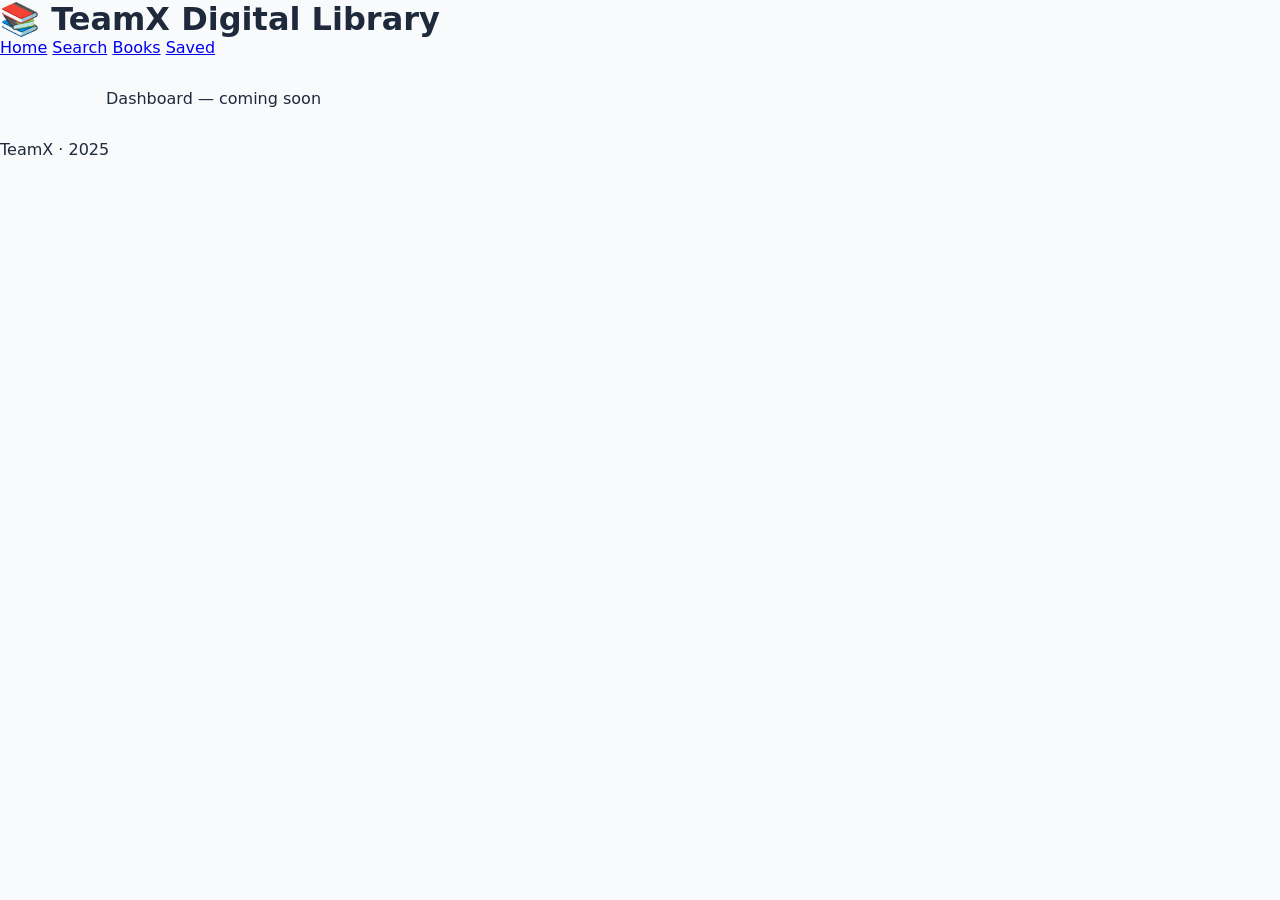
==== frontend/index.html @ 4828c740 "Frontend added - index - forms - static" ====
<!DOCTYPE html>
<html lang="es">
<head>
  <meta charset="UTF-8" />
  <meta name="viewport" content="width=device-width, initial-scale=1.0" />
  <title>TeamX Digital Library</title>
  <link rel="stylesheet" href="static/style.css" />
</head>
<body>

  <header>
    <div class="header-inner">
      <h1>📚 TeamX Digital Library</h1>
      <nav>
        <a href="index.html">Home</a>
        <a href="forms/search_form.html">Search</a>
        <a href="forms/book_form.html">Books</a>
        <a href="forms/saved_form.html">Saved</a>
      </nav>
    </div>
  </header>

  <main class="container">
    <!-- TODO (Arturo): Build dashboard with book catalog, subject filters, and search bar -->
    <p>Dashboard — coming soon</p>
  </main>

  <footer>
    <p>TeamX · 2025</p>
  </footer>

</body>
</html>
---- frontend/static/style.css ----
/* ============================================================
   TeamX Digital Library — Stylesheet
   Author: Cesar Arturo Balam Euan (2309017)
   Role:   Frontend & Form Design
   ============================================================ */

/* TODO (Arturo): Define styles for:
   - Header & navigation
   - Book cards grid
   - Search bar with filter toggle
   - Subject tag badges
   - Save button
   - Responsive layout
*/

:root {
    --primary: #2563eb;
    --bg: #f8fafc;
    --surface: #ffffff;
    --text: #1e293b;
    --muted: #64748b;
    --border: #e2e8f0;
}

* { box-sizing: border-box; margin: 0; padding: 0; }
body { font-family: system-ui, sans-serif; background: var(--bg); color: var(--text); }
.container { max-width: 1100px; margin: 2rem auto; padding: 0 1rem; }
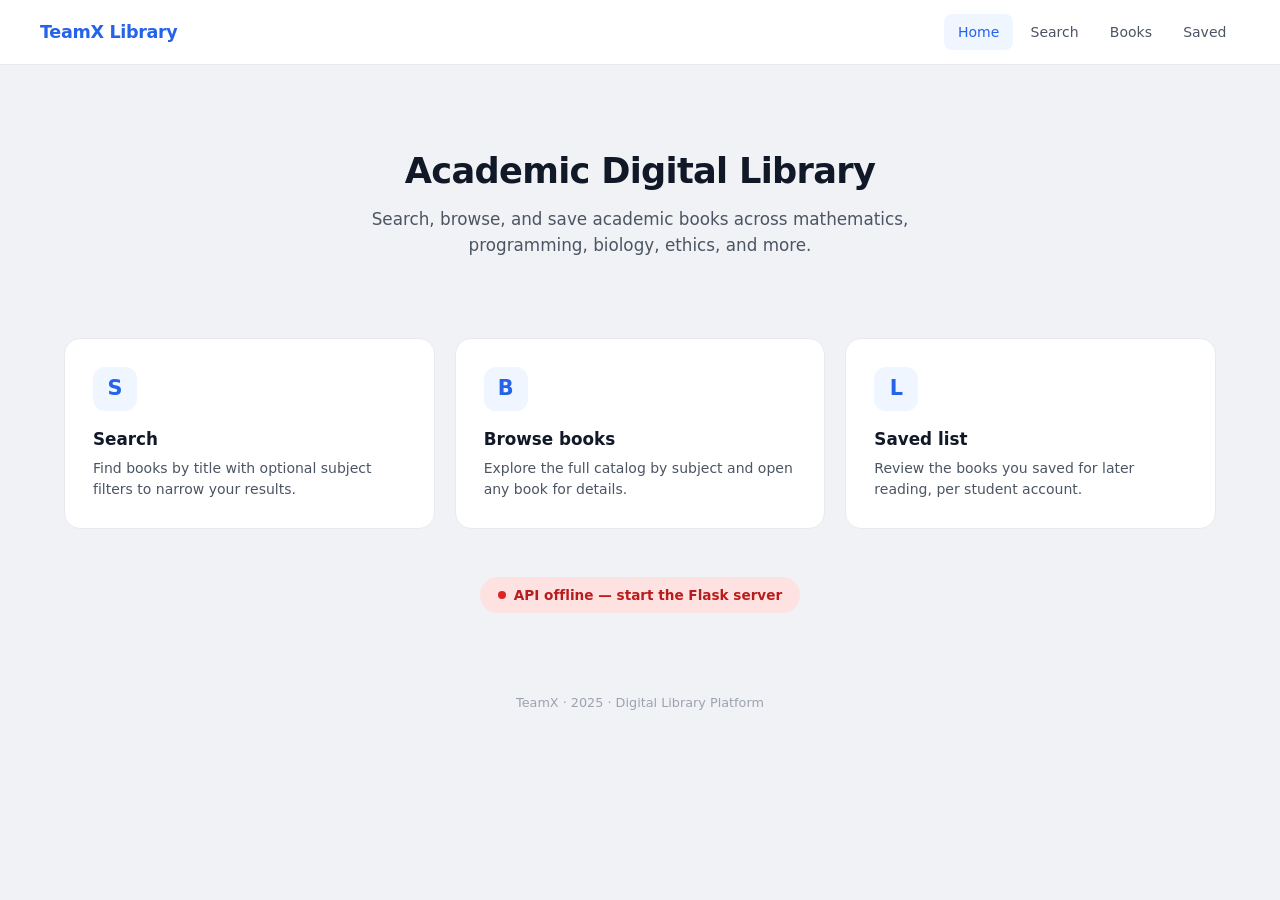
==== commit 94333a57: "feat: modern frontend with search, browse and save" ====
--- a/frontend/index.html
+++ b/frontend/index.html
@@ -8,26 +8,62 @@
 </head>
 <body>
 
-  <header>
-    <div class="header-inner">
-      <h1>📚 TeamX Digital Library</h1>
-      <nav>
-        <a href="index.html">Home</a>
-        <a href="forms/search_form.html">Search</a>
-        <a href="forms/book_form.html">Books</a>
-        <a href="forms/saved_form.html">Saved</a>
-      </nav>
-    </div>
-  </header>
+<header>
+  <div class="header-inner">
+    <span class="logo">TeamX Library</span>
+    <nav>
+      <a href="index.html" class="active">Home</a>
+      <a href="forms/search_form.html">Search</a>
+      <a href="forms/book_form.html">Books</a>
+      <a href="forms/saved_form.html">Saved</a>
+    </nav>
+  </div>
+</header>
 
-  <main class="container">
-    <!-- TODO (Arturo): Build dashboard with book catalog, subject filters, and search bar -->
-    <p>Dashboard — coming soon</p>
-  </main>
+<div class="page">
+  <section class="hero">
+    <h1>Academic Digital Library</h1>
+    <p>Search, browse, and save academic books across mathematics, programming, biology, ethics, and more.</p>
+  </section>
 
-  <footer>
-    <p>TeamX · 2025</p>
-  </footer>
+  <div class="cards">
+    <a class="feature-card" href="forms/search_form.html">
+      <div class="feature-icon">S</div>
+      <h3>Search</h3>
+      <p>Find books by title with optional subject filters to narrow your results.</p>
+    </a>
+    <a class="feature-card" href="forms/book_form.html">
+      <div class="feature-icon">B</div>
+      <h3>Browse books</h3>
+      <p>Explore the full catalog by subject and open any book for details.</p>
+    </a>
+    <a class="feature-card" href="forms/saved_form.html">
+      <div class="feature-icon">L</div>
+      <h3>Saved list</h3>
+      <p>Review the books you saved for later reading, per student account.</p>
+    </a>
+  </div>
 
+  <div style="text-align:center; margin-top:3rem;">
+    <div id="api-status" class="status-badge loading">Checking API status...</div>
+  </div>
+</div>
+
+<footer>TeamX &middot; 2025 &middot; Digital Library Platform</footer>
+
+<script>
+  fetch("http://localhost:5000/api/health")
+    .then(r => r.json())
+    .then(d => {
+      const el = document.getElementById("api-status");
+      el.textContent = "API online — " + d.platform;
+      el.className = "status-badge online";
+    })
+    .catch(() => {
+      const el = document.getElementById("api-status");
+      el.textContent = "API offline — start the Flask server";
+      el.className = "status-badge offline";
+    });
+</script>
 </body>
 </html>
--- a/frontend/static/style.css
+++ b/frontend/static/style.css
@@ -1,27 +1,260 @@
 /* ============================================================
-   TeamX Digital Library — Stylesheet
+   TeamX Digital Library — Shared Stylesheet
    Author: Cesar Arturo Balam Euan (2309017)
    Role:   Frontend & Form Design
    ============================================================ */
 
-/* TODO (Arturo): Define styles for:
-   - Header & navigation
-   - Book cards grid
-   - Search bar with filter toggle
-   - Subject tag badges
-   - Save button
-   - Responsive layout
-*/
+* { box-sizing: border-box; margin: 0; padding: 0; }
 
 :root {
-    --primary: #2563eb;
-    --bg: #f8fafc;
-    --surface: #ffffff;
-    --text: #1e293b;
-    --muted: #64748b;
-    --border: #e2e8f0;
-}
-
-* { box-sizing: border-box; margin: 0; padding: 0; }
-body { font-family: system-ui, sans-serif; background: var(--bg); color: var(--text); }
-.container { max-width: 1100px; margin: 2rem auto; padding: 0 1rem; }
+  --primary:    #2563eb;
+  --primary-d:  #1d4ed8;
+  --bg:         #f0f2f5;
+  --surface:    #ffffff;
+  --text:       #111827;
+  --text-soft:  #4b5563;
+  --muted:      #9ca3af;
+  --border:     #e8eaed;
+  --border-in:  #e5e7eb;
+}
+
+body {
+  font-family: 'Inter', 'Segoe UI', system-ui, sans-serif;
+  background: var(--bg);
+  color: var(--text);
+  min-height: 100vh;
+  line-height: 1.5;
+}
+
+/* ── Header ─────────────────────────────────────────────── */
+header {
+  background: var(--surface);
+  border-bottom: 1px solid var(--border);
+  padding: 0 2rem;
+  position: sticky;
+  top: 0;
+  z-index: 100;
+}
+.header-inner {
+  max-width: 1200px;
+  margin: 0 auto;
+  display: flex;
+  align-items: center;
+  justify-content: space-between;
+  height: 64px;
+}
+.logo { font-size: 1.1rem; font-weight: 700; color: var(--primary); letter-spacing: -.02em; }
+nav { display: flex; gap: .25rem; }
+nav a {
+  color: var(--text-soft);
+  text-decoration: none;
+  font-size: .875rem;
+  font-weight: 500;
+  padding: .45rem .85rem;
+  border-radius: 8px;
+  transition: all .15s;
+}
+nav a:hover { background: #f3f4f6; color: var(--text); }
+nav a.active { background: #eff6ff; color: var(--primary); }
+
+/* ── Page container ─────────────────────────────────────── */
+.page { max-width: 1200px; margin: 2rem auto; padding: 0 1.5rem; }
+
+.toolbar { display: flex; align-items: center; gap: 1rem; margin-bottom: 1.5rem; flex-wrap: wrap; }
+.toolbar h1 { font-size: 1.4rem; font-weight: 700; flex: 1; }
+
+/* ── Hero (home) ────────────────────────────────────────── */
+.hero { text-align: center; padding: 3rem 0 2.5rem; }
+.hero h1 { font-size: 2.2rem; font-weight: 700; letter-spacing: -.02em; margin-bottom: .6rem; }
+.hero p { color: var(--text-soft); font-size: 1.05rem; max-width: 540px; margin: 0 auto; }
+
+/* ── Cards (home) ───────────────────────────────────────── */
+.cards { display: grid; grid-template-columns: repeat(auto-fit, minmax(240px, 1fr)); gap: 1.25rem; margin-top: 2.5rem; }
+.feature-card {
+  background: var(--surface);
+  border: 1px solid var(--border);
+  border-radius: 16px;
+  padding: 1.75rem;
+  text-decoration: none;
+  color: inherit;
+  transition: transform .15s, box-shadow .15s, border-color .15s;
+  display: block;
+}
+.feature-card:hover { transform: translateY(-3px); box-shadow: 0 8px 24px rgba(0,0,0,.08); border-color: #c7d2fe; }
+.feature-icon {
+  width: 44px; height: 44px;
+  border-radius: 12px;
+  background: #eff6ff;
+  color: var(--primary);
+  display: flex; align-items: center; justify-content: center;
+  font-size: 1.3rem; font-weight: 700;
+  margin-bottom: 1rem;
+}
+.feature-card h3 { font-size: 1.05rem; font-weight: 600; margin-bottom: .35rem; }
+.feature-card p { font-size: .875rem; color: var(--text-soft); }
+
+/* ── Select dropdown ────────────────────────────────────── */
+.select-wrap { position: relative; }
+.select-wrap select {
+  appearance: none;
+  background: var(--surface);
+  border: 1px solid var(--border-in);
+  border-radius: 10px;
+  padding: .55rem 2.2rem .55rem 1rem;
+  font-size: .875rem; font-weight: 500; color: #374151;
+  cursor: pointer; transition: border-color .15s;
+}
+.select-wrap select:focus { outline: none; border-color: var(--primary); }
+.select-wrap::after {
+  content: ''; position: absolute; right: .8rem; top: 50%;
+  transform: translateY(-50%); width: 0; height: 0;
+  border-left: 4px solid transparent; border-right: 4px solid transparent;
+  border-top: 5px solid var(--muted); pointer-events: none;
+}
+
+/* ── Search bar ─────────────────────────────────────────── */
+.searchbar {
+  display: flex; gap: .75rem; align-items: center;
+  background: var(--surface);
+  border: 1px solid var(--border-in);
+  border-radius: 14px;
+  padding: .5rem .5rem .5rem 1.25rem;
+  margin-bottom: 1.5rem;
+}
+.searchbar input {
+  flex: 1; border: none; outline: none;
+  font-size: .95rem; background: transparent; color: var(--text);
+}
+.searchbar input::placeholder { color: var(--muted); }
+.btn {
+  background: var(--primary); color: #fff; border: none;
+  border-radius: 10px; padding: .6rem 1.4rem;
+  font-size: .9rem; font-weight: 600; cursor: pointer;
+  transition: background .15s;
+}
+.btn:hover { background: var(--primary-d); }
+.btn:disabled { background: #93c5fd; cursor: not-allowed; }
+
+/* ── Toggle chip ────────────────────────────────────────── */
+.chip {
+  display: inline-flex; align-items: center; gap: .4rem;
+  background: var(--surface); border: 1px solid var(--border-in);
+  border-radius: 20px; padding: .4rem .9rem;
+  font-size: .82rem; font-weight: 500; color: #374151;
+  cursor: pointer; user-select: none; transition: all .15s;
+}
+.chip.active { background: #eff6ff; border-color: #93c5fd; color: var(--primary); }
+
+/* ── Book grid ──────────────────────────────────────────── */
+.grid { display: grid; grid-template-columns: repeat(auto-fill, minmax(200px, 1fr)); gap: 1rem; }
+.book-card {
+  background: var(--surface); border: 1px solid var(--border);
+  border-radius: 14px; padding: 1.1rem; cursor: pointer;
+  transition: transform .15s, box-shadow .15s, border-color .15s;
+  display: flex; flex-direction: column; gap: .4rem;
+}
+.book-card:hover { transform: translateY(-3px); box-shadow: 0 8px 24px rgba(0,0,0,.08); border-color: #c7d2fe; }
+.book-cover {
+  width: 100%; aspect-ratio: 3/4; border-radius: 8px;
+  display: flex; align-items: center; justify-content: center;
+  font-size: .7rem; font-weight: 700; letter-spacing: .05em;
+  text-transform: uppercase; margin-bottom: .25rem;
+}
+.book-title { font-size: .88rem; font-weight: 600; color: var(--text); line-height: 1.3; }
+.book-author { font-size: .78rem; color: var(--text-soft); }
+.book-year { font-size: .73rem; color: var(--muted); margin-top: auto; }
+
+/* ── Subject cover colors ───────────────────────────────── */
+.cover-math   { background: #eff6ff; color: #1d4ed8; }
+.cover-prog   { background: #f0fdf4; color: #166534; }
+.cover-db     { background: #fdf4ff; color: #7e22ce; }
+.cover-stats  { background: #fff7ed; color: #c2410c; }
+.cover-elec   { background: #fefce8; color: #854d0e; }
+.cover-bio    { background: #f0fdfa; color: #0f766e; }
+.cover-ml     { background: #fef2f2; color: #b91c1c; }
+.cover-ethics { background: #f8fafc; color: #475569; }
+.cover-default{ background: #f3f4f6; color: #374151; }
+
+/* ── List rows (search / saved) ─────────────────────────── */
+.list { display: flex; flex-direction: column; gap: .6rem; }
+.list-row {
+  background: var(--surface); border: 1px solid var(--border);
+  border-radius: 12px; padding: 1rem 1.25rem;
+  display: flex; align-items: center; gap: 1rem;
+  cursor: pointer; transition: border-color .15s, box-shadow .15s;
+}
+.list-row:hover { border-color: #c7d2fe; box-shadow: 0 4px 14px rgba(0,0,0,.05); }
+.list-badge {
+  width: 42px; height: 42px; border-radius: 10px; flex-shrink: 0;
+  display: flex; align-items: center; justify-content: center;
+  font-size: .65rem; font-weight: 700; letter-spacing: .03em;
+}
+.list-info { flex: 1; min-width: 0; }
+.list-info h4 { font-size: .92rem; font-weight: 600; color: var(--text); margin-bottom: .15rem; }
+.list-info p { font-size: .8rem; color: var(--text-soft); }
+.list-meta { font-size: .78rem; color: var(--muted); text-align: right; white-space: nowrap; }
+
+/* ── Detail modal ───────────────────────────────────────── */
+.detail-overlay {
+  display: none; position: fixed; inset: 0;
+  background: rgba(0,0,0,.4); z-index: 200;
+  align-items: center; justify-content: center; padding: 1.5rem;
+}
+.detail-overlay.open { display: flex; }
+.detail-panel {
+  background: var(--surface); border-radius: 20px;
+  padding: 2rem; max-width: 480px; width: 100%; position: relative;
+}
+.close-btn {
+  position: absolute; top: 1rem; right: 1rem;
+  background: #f3f4f6; border: none; border-radius: 50%;
+  width: 32px; height: 32px; font-size: 1rem; cursor: pointer;
+  display: flex; align-items: center; justify-content: center;
+  color: var(--text-soft); transition: background .15s;
+}
+.close-btn:hover { background: #e5e7eb; }
+.detail-cover {
+  width: 80px; height: 110px; border-radius: 8px;
+  display: flex; align-items: center; justify-content: center;
+  font-size: .6rem; font-weight: 700; letter-spacing: .05em;
+  text-transform: uppercase; float: left; margin: 0 1.25rem 1rem 0;
+}
+.detail-panel h2 { font-size: 1.15rem; font-weight: 700; margin-bottom: .25rem; line-height: 1.3; }
+.detail-meta { font-size: .85rem; color: var(--text-soft); margin-bottom: .25rem; }
+.clearfix { clear: both; }
+.subject-tag {
+  display: inline-block; background: #eff6ff; color: #1d4ed8;
+  font-size: .75rem; font-weight: 600; padding: .2rem .65rem;
+  border-radius: 20px; margin: .5rem 0 1rem;
+}
+.detail-panel p.desc { font-size: .875rem; color: var(--text-soft); line-height: 1.6; margin-bottom: 1.25rem; }
+.sid-row { display: flex; align-items: center; gap: .75rem; margin-bottom: 1rem; }
+.sid-row label { font-size: .8rem; font-weight: 600; color: #374151; white-space: nowrap; }
+.sid-row input { width: 90px; padding: .45rem .7rem; border: 1px solid var(--border-in); border-radius: 8px; font-size: .875rem; }
+.sid-row input:focus { outline: none; border-color: var(--primary); }
+.save-btn {
+  width: 100%; padding: .75rem; background: var(--primary);
+  color: #fff; font-size: .95rem; font-weight: 600;
+  border: none; border-radius: 12px; cursor: pointer; transition: background .15s;
+}
+.save-btn:hover { background: var(--primary-d); }
+.save-btn:disabled { background: #93c5fd; cursor: not-allowed; }
+
+/* ── Toast ──────────────────────────────────────────────── */
+.toast { display: none; margin-top: .75rem; padding: .65rem 1rem; border-radius: 10px; font-size: .85rem; font-weight: 500; text-align: center; }
+.toast.success { background: #dcfce7; color: #166534; display: block; }
+.toast.error   { background: #fee2e2; color: #b91c1c; display: block; }
+
+/* ── Status badge (home) ────────────────────────────────── */
+.status-badge { display: inline-flex; align-items: center; gap: .5rem; padding: .5rem 1.1rem; border-radius: 20px; font-size: .85rem; font-weight: 600; }
+.status-badge::before { content: ''; width: 8px; height: 8px; border-radius: 50%; }
+.status-badge.loading { background: #f3f4f6; color: var(--text-soft); }
+.status-badge.loading::before { background: var(--muted); }
+.status-badge.online { background: #dcfce7; color: #166534; }
+.status-badge.online::before { background: #16a34a; }
+.status-badge.offline { background: #fee2e2; color: #b91c1c; }
+.status-badge.offline::before { background: #dc2626; }
+
+.empty { text-align: center; color: var(--muted); padding: 4rem 0; font-size: .95rem; }
+
+footer { text-align: center; padding: 2rem; color: var(--muted); font-size: .8rem; margin-top: 3rem; }
